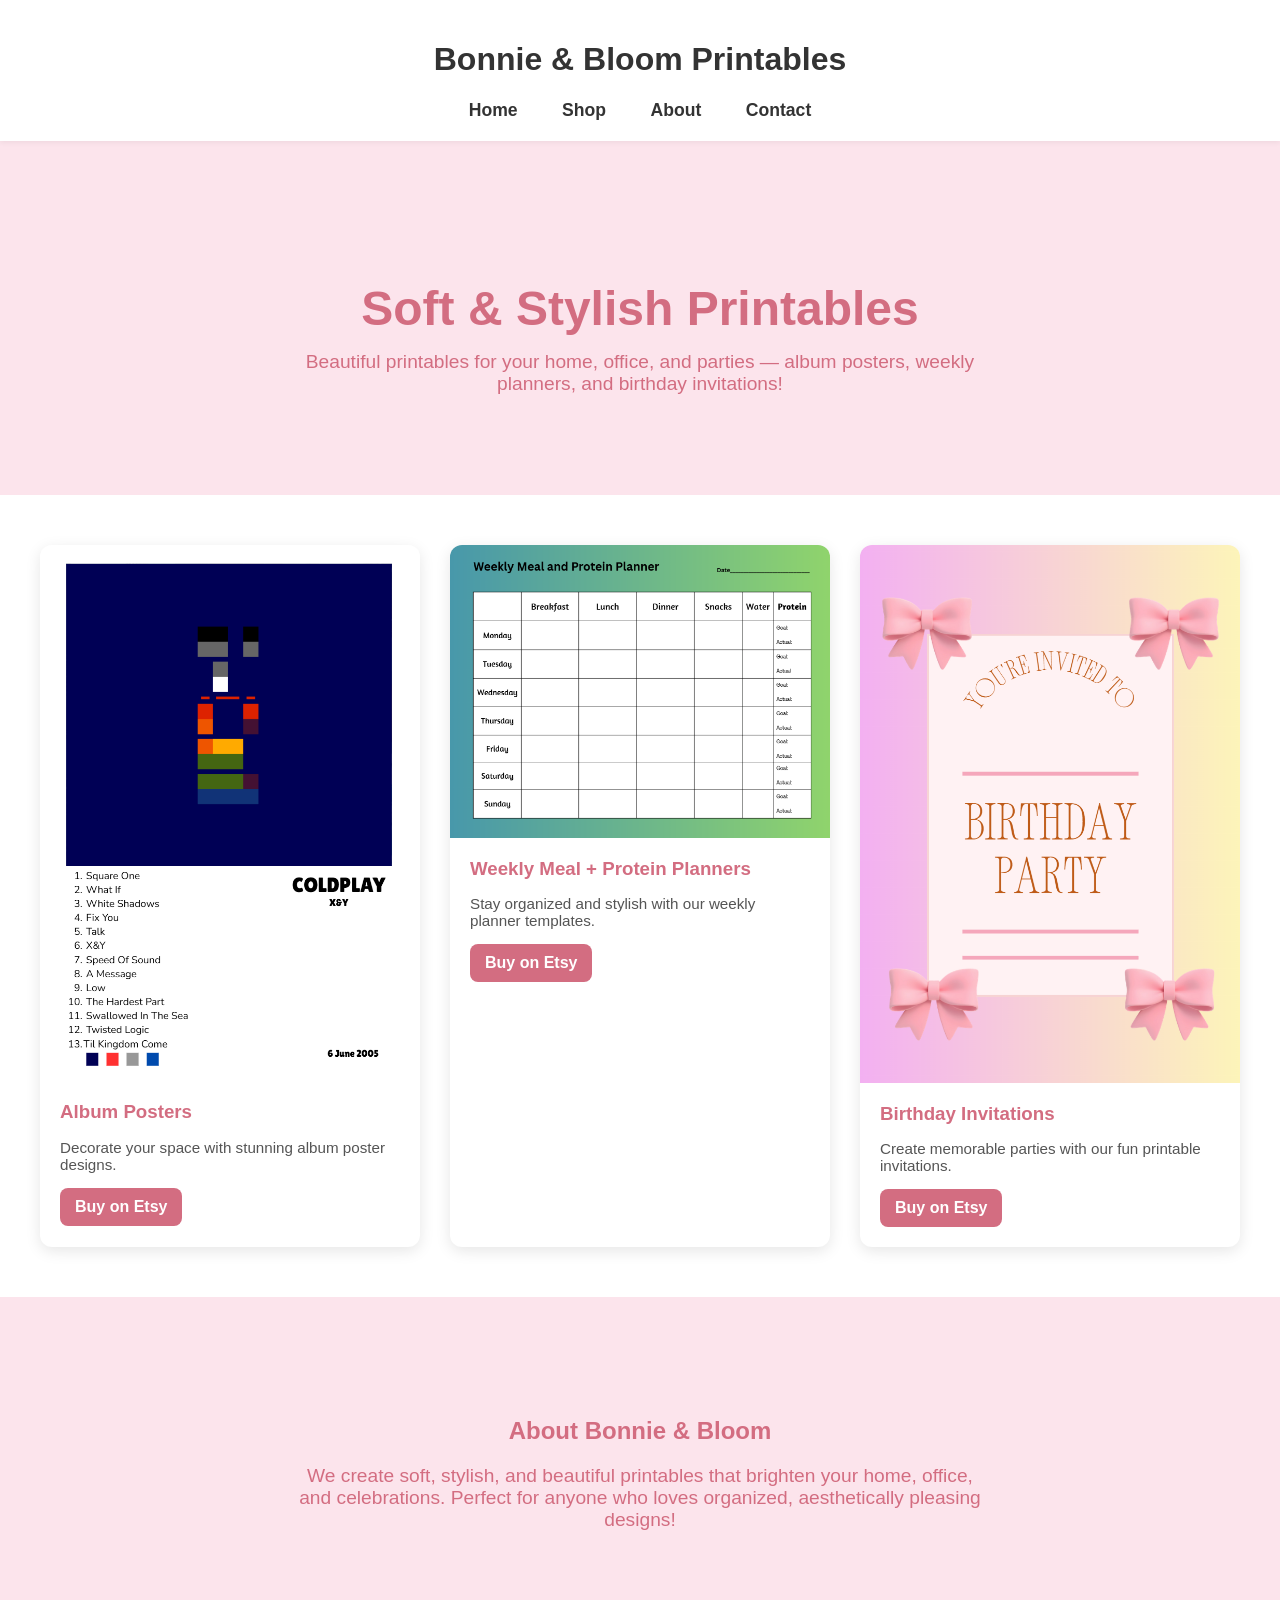
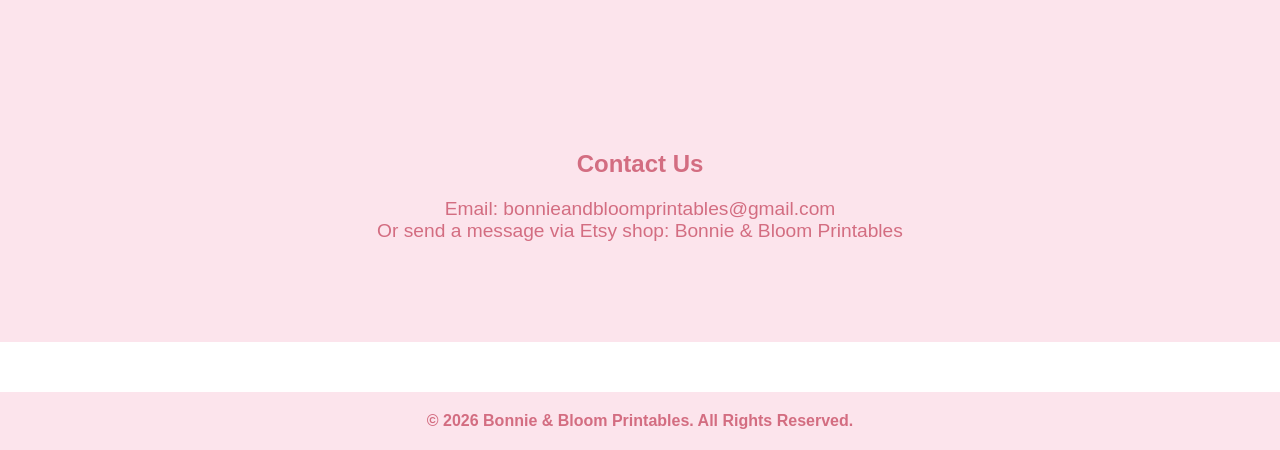
==== index.html @ 3d2add70 "update website" ====
<!DOCTYPE html>
<html lang="en">
<head>
  <meta charset="UTF-8">
  <meta name="viewport" content="width=device-width, initial-scale=1.0">
  <title>Bonnie & Bloom Printables</title>
  <style>
    /* General */
    body {
      font-family: 'Segoe UI', Tahoma, Geneva, Verdana, sans-serif;
      margin: 0;
      padding: 0;
      background-color: #fff;
      color: #333;
    }
    a { text-decoration: none; color: inherit; transition: color 0.3s; }

    /* Header */
    header {
      position: sticky;
      top: 0;
      background-color: #fff;
      box-shadow: 0 2px 5px rgba(0,0,0,0.05);
      padding: 20px 0;
      z-index: 100;
      text-align: center;
    }
    nav a {
      margin: 0 20px;
      font-weight: bold;
      font-size: 1.1em;
    }
    nav a:hover { color: #d36d81; }

    /* Hero */
    .hero {
      background-color: #fce4ec;
      background-image: url('images/hero-bg.jpg'); /* optional soft pink or pattern */
      background-size: cover;
      background-position: center;
      text-align: center;
      padding: 100px 20px;
      color: #d36d81;
    }
    .hero h1 { font-size: 3em; margin-bottom: 15px; }
    .hero p { font-size: 1.2em; max-width: 700px; margin: 0 auto; }

    /* Products Grid */
    .products {
      display: grid;
      grid-template-columns: repeat(auto-fit, minmax(250px, 1fr));
      gap: 30px;
      padding: 50px 20px;
      max-width: 1200px;
      margin: 0 auto;
    }
    .product {
      background-color: #fff;
      border-radius: 12px;
      box-shadow: 0 4px 15px rgba(0,0,0,0.1);
      overflow: hidden;
      transition: transform 0.3s, box-shadow 0.3s;
      display: flex;
      flex-direction: column;
      justify-content: space-between;
    }
    .product img { width: 100%; display: block; }
    .product-content { padding: 20px; flex: 1; }
    .product h3 { margin-top: 0; margin-bottom: 10px; color: #d36d81; }
    .product p { margin-bottom: 15px; color: #555; font-size: 0.95em; }
    .product a {
      display: inline-block;
      padding: 10px 15px;
      background-color: #d36d81;
      color: #fff;
      border-radius: 8px;
      font-weight: bold;
      text-align: center;
    }
    .product a:hover { background-color: #c0556d; }
    .product:hover { transform: translateY(-5px); box-shadow: 0 8px 20px rgba(0,0,0,0.2); }

    /* Footer */
    footer {
      background-color: #fce4ec;
      color: #d36d81;
      text-align: center;
      padding: 20px 0;
      margin-top: 50px;
      font-weight: bold;
    }

    /* Responsive */
    @media (max-width: 500px) {
      .hero h1 { font-size: 2em; }
      nav a { margin: 0 10px; font-size: 1em; }
    }
  </style>
</head>
<body>

  <header>
    <h1>Bonnie & Bloom Printables</h1>
    <nav>
      <a href="#home">Home</a>
      <a href="#products">Shop</a>
      <a href="#about">About</a>
      <a href="#contact">Contact</a>
    </nav>
  </header>

  <section class="hero" id="home">
    <h1>Soft & Stylish Printables</h1>
    <p>Beautiful printables for your home, office, and parties — album posters, weekly planners, and birthday invitations!</p>
  </section>

  <section class="products" id="products">
    <div class="product">
      <img src="albumposter.png" alt="Album Posters">
      <div class="product-content">
        <h3>Album Posters</h3>
        <p>Decorate your space with stunning album poster designs.</p>
        <a href="https://www.etsy.com/shop/YourEtsyShop" target="_blank">Buy on Etsy</a>
      </div>
    </div>
    <div class="product">
      <img src="weeklymealplanner.png" alt="Weekly Meal + Protein Planners">
      <div class="product-content">
        <h3>Weekly Meal + Protein Planners</h3>
        <p>Stay organized and stylish with our weekly planner templates.</p>
        <a href="https://www.etsy.com/shop/YourEtsyShop" target="_blank">Buy on Etsy</a>
      </div>
    </div>
    <div class="product">
      <img src="birthdaypartyinv.png" alt="Birthday Invitations">
      <div class="product-content">
        <h3>Birthday Invitations</h3>
        <p>Create memorable parties with our fun printable invitations.</p>
        <a href="https://www.etsy.com/shop/YourEtsyShop" target="_blank">Buy on Etsy</a>
      </div>
    </div>
  </section>

  <section class="hero" id="about">
    <h2>About Bonnie & Bloom</h2>
    <p>We create soft, stylish, and beautiful printables that brighten your home, office, and celebrations. Perfect for anyone who loves organized, aesthetically pleasing designs!</p>
  </section>

  <section class="hero" id="contact">
    <h2>Contact Us</h2>
    <p>Email: bonnieandbloomprintables@gmail.com</p>
    <p>Or send a message via Etsy shop: <a href="https://www.etsy.com/shop/YourEtsyShop" target="_blank">Bonnie & Bloom Printables</a></p>
  </section>

  <footer>
    &copy; 2026 Bonnie & Bloom Printables. All Rights Reserved.
  </footer>

</body>
</html>
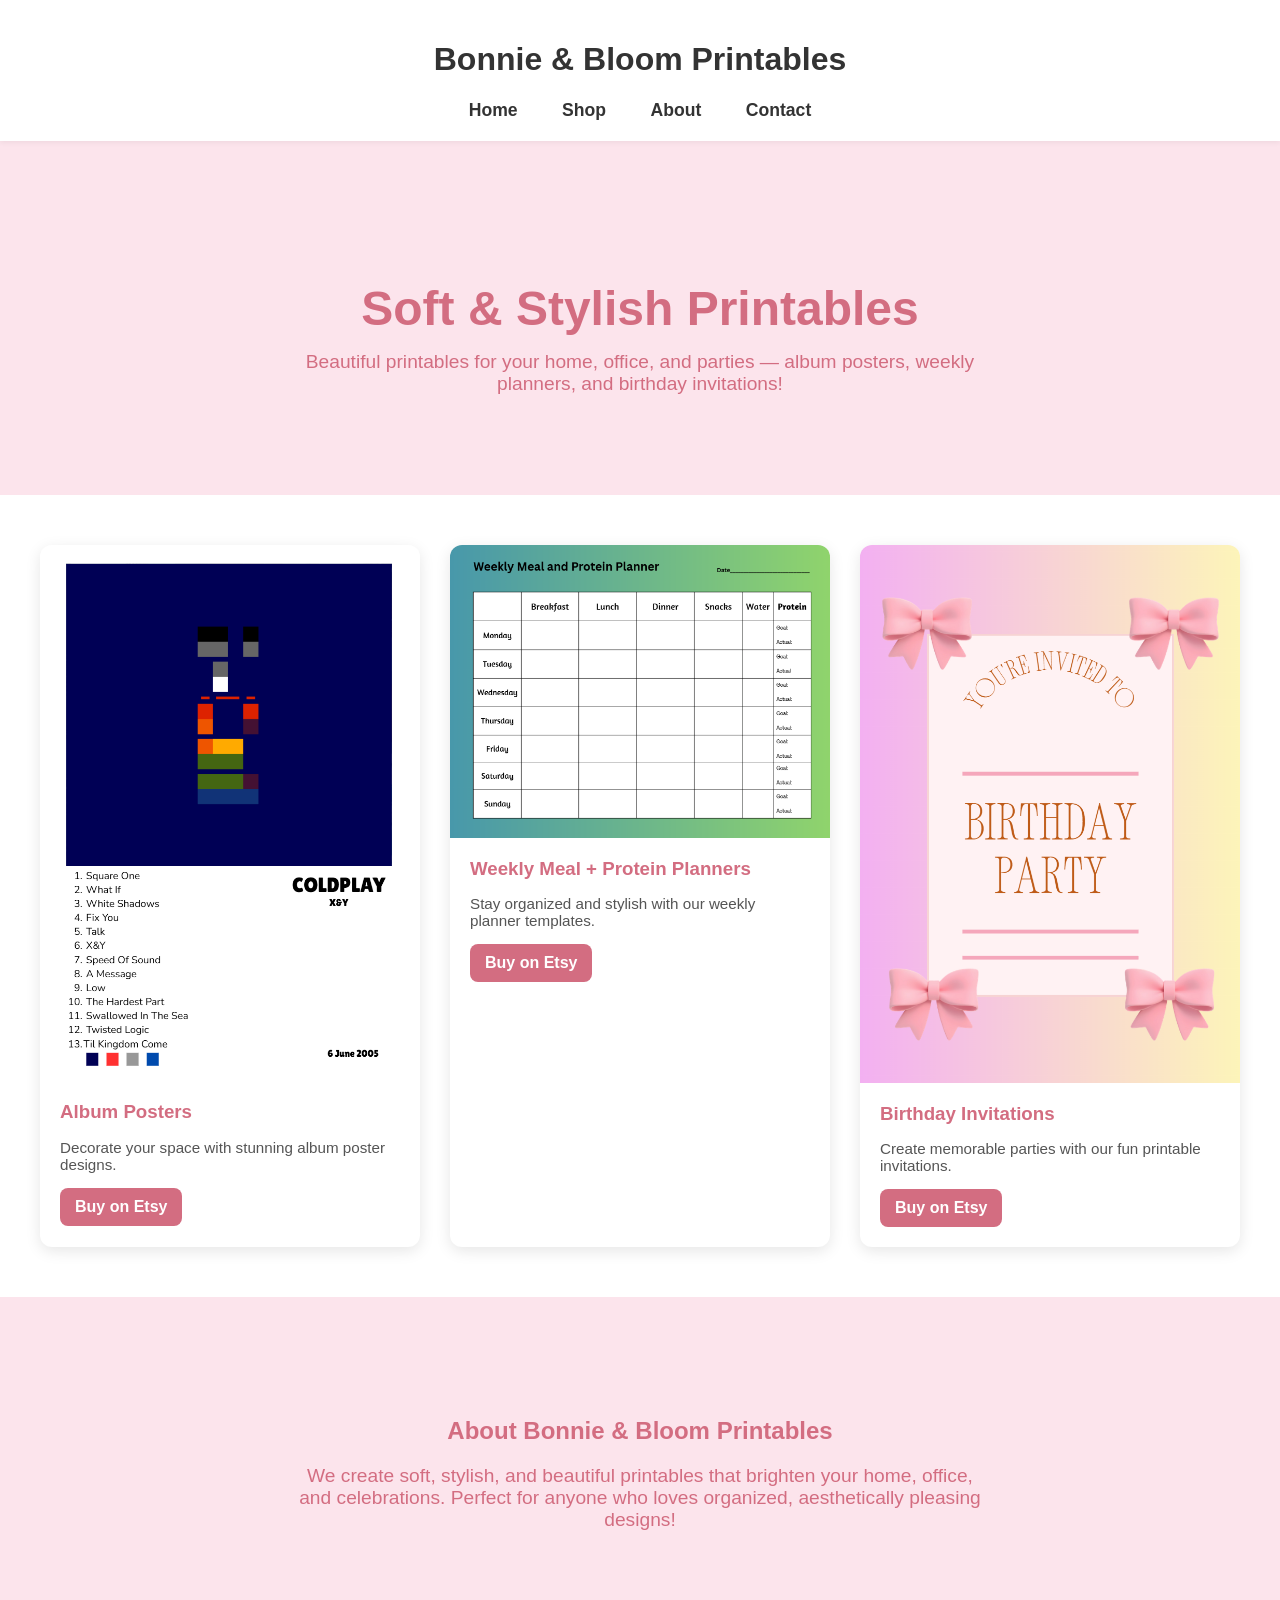
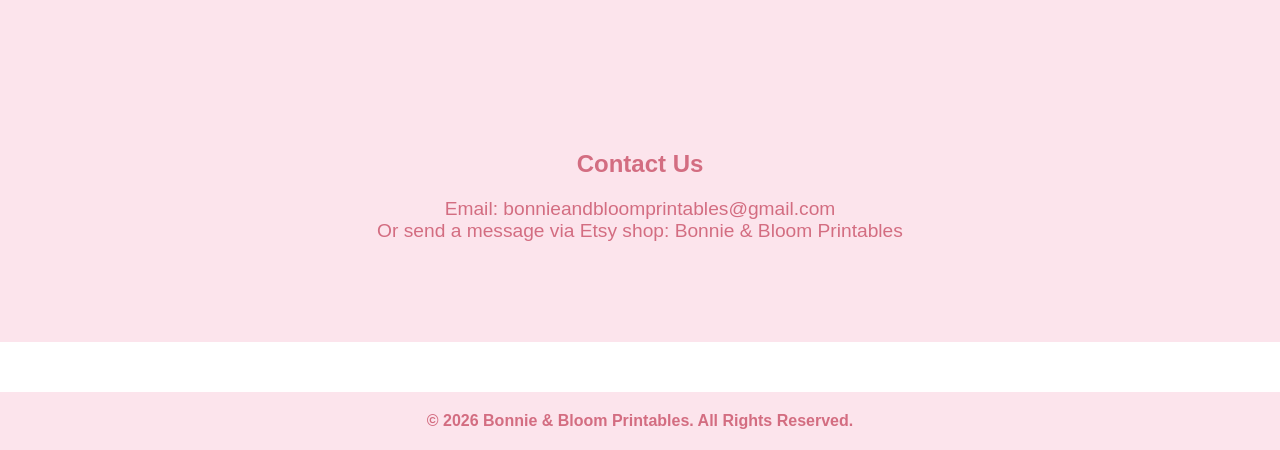
==== commit c8a7010e: "update website" ====
--- a/index.html
+++ b/index.html
@@ -124,7 +124,7 @@
       </div>
     </div>
     <div class="product">
-      <img src="weeklymealplanner.png" alt="Weekly Meal + Protein Planners">
+      <img src="weeklymealplanner.png" alt="Weekly Planners">
       <div class="product-content">
         <h3>Weekly Meal + Protein Planners</h3>
         <p>Stay organized and stylish with our weekly planner templates.</p>
@@ -142,7 +142,7 @@
   </section>
 
   <section class="hero" id="about">
-    <h2>About Bonnie & Bloom</h2>
+    <h2>About Bonnie & Bloom Printables</h2>
     <p>We create soft, stylish, and beautiful printables that brighten your home, office, and celebrations. Perfect for anyone who loves organized, aesthetically pleasing designs!</p>
   </section>
 
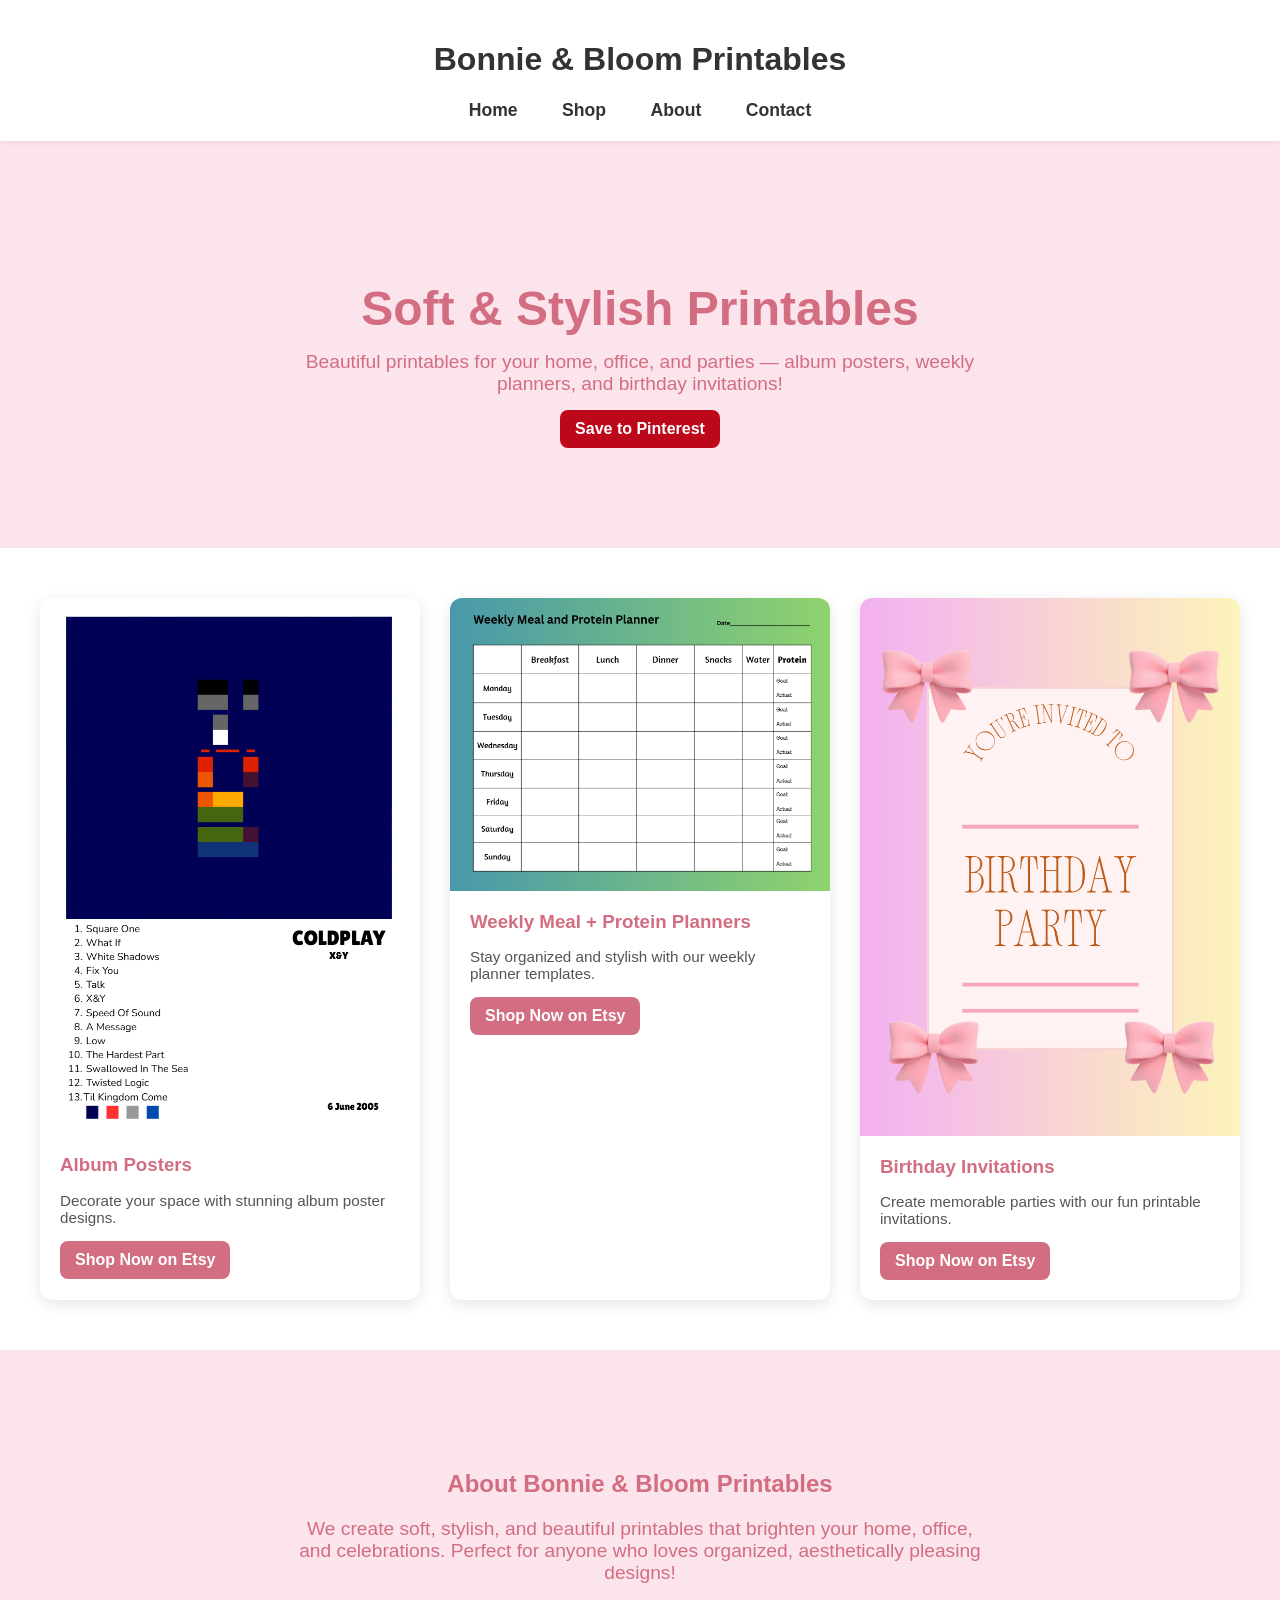
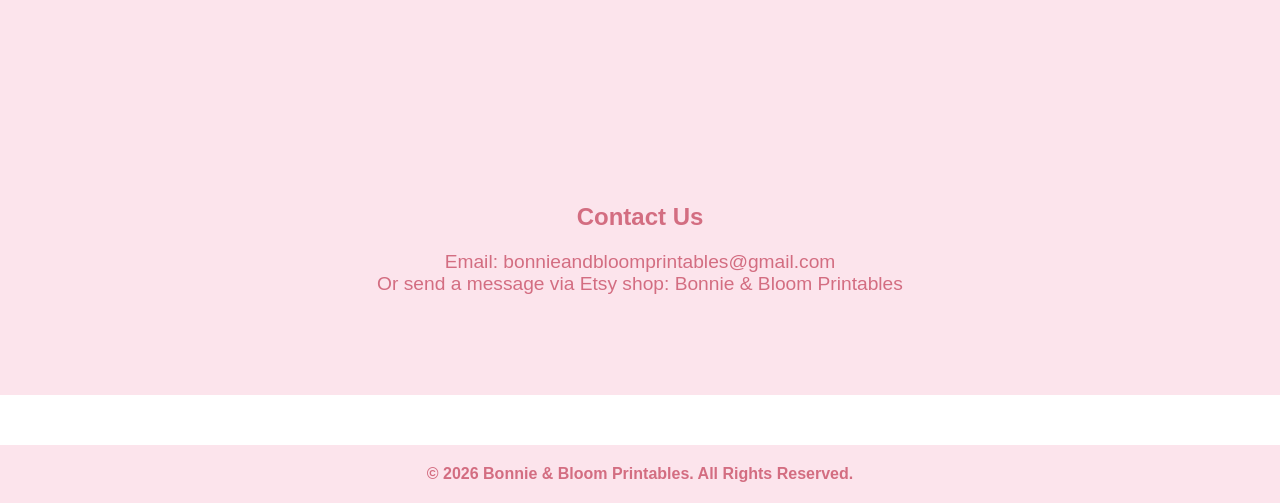
==== commit 0903ec37: "everything else SEO" ====
--- a/index.html
+++ b/index.html
@@ -4,157 +4,112 @@
   <meta charset="UTF-8">
   <meta name="viewport" content="width=device-width, initial-scale=1.0">
   <title>Bonnie & Bloom Printables</title>
+
+  <!-- SEO Meta Tags -->
+  <meta name="description" content="Soft & stylish printables for home, office, and parties — album posters, weekly planners, birthday invitations.">
+  <meta name="keywords" content="printables, album posters, weekly planner, birthday invitations, printable wall art, printable templates">
+  <meta property="og:title" content="Bonnie & Bloom Printables">
+  <meta property="og:description" content="Soft & stylish printables for home, office, and parties.">
+  <meta property="og:type" content="website">
+  <meta property="og:url" content="https://bonnieandbloomprintables.com/">
+  <meta property="og:image" content="images/hero-bg.jpg">
+
+ <!-- Google tag (gtag.js) -->
+<script async src="https://www.googletagmanager.com/gtag/js?id=G-SL5S3QJK2K"></script>
+<script>
+  window.dataLayer = window.dataLayer || [];
+  function gtag(){dataLayer.push(arguments);}
+  gtag('js', new Date());
+  gtag('config', 'G-SL5S3QJK2K');
+</script>
+
   <style>
-    /* General */
-    body {
-      font-family: 'Segoe UI', Tahoma, Geneva, Verdana, sans-serif;
-      margin: 0;
-      padding: 0;
-      background-color: #fff;
-      color: #333;
-    }
+    html { scroll-padding-top: 120px; }
+    body { font-family: 'Segoe UI', Tahoma, Geneva, Verdana, sans-serif; margin: 0; padding: 0; background-color: #fff; color: #333; }
     a { text-decoration: none; color: inherit; transition: color 0.3s; }
-
-    /* Header */
-    header {
-      position: sticky;
-      top: 0;
-      background-color: #fff;
-      box-shadow: 0 2px 5px rgba(0,0,0,0.05);
-      padding: 20px 0;
-      z-index: 100;
-      text-align: center;
-    }
-    nav a {
-      margin: 0 20px;
-      font-weight: bold;
-      font-size: 1.1em;
-    }
+    header { position: sticky; top: 0; background-color: #fff; box-shadow: 0 2px 5px rgba(0,0,0,0.05); padding: 20px 0; z-index: 100; text-align: center; }
+    nav a { margin: 0 20px; font-weight: bold; font-size: 1.1em; }
     nav a:hover { color: #d36d81; }
-
-    /* Hero */
-    .hero {
-      background-color: #fce4ec;
-      background-image: url('images/hero-bg.jpg'); /* optional soft pink or pattern */
-      background-size: cover;
-      background-position: center;
-      text-align: center;
-      padding: 100px 20px;
-      color: #d36d81;
-    }
+    .hero { background-color: #fce4ec; background-image: url('images/hero-bg.jpg'); background-size: cover; background-position: center; text-align: center; padding: 100px 20px; color: #d36d81; }
     .hero h1 { font-size: 3em; margin-bottom: 15px; }
     .hero p { font-size: 1.2em; max-width: 700px; margin: 0 auto; }
-
-    /* Products Grid */
-    .products {
-      display: grid;
-      grid-template-columns: repeat(auto-fit, minmax(250px, 1fr));
-      gap: 30px;
-      padding: 50px 20px;
-      max-width: 1200px;
-      margin: 0 auto;
-    }
-    .product {
-      background-color: #fff;
-      border-radius: 12px;
-      box-shadow: 0 4px 15px rgba(0,0,0,0.1);
-      overflow: hidden;
-      transition: transform 0.3s, box-shadow 0.3s;
-      display: flex;
-      flex-direction: column;
-      justify-content: space-between;
-    }
+    .hero .pinterest-btn { display: inline-block; margin-top: 15px; padding: 10px 15px; background-color: #bd081c; color: #fff; border-radius: 8px; font-weight: bold; }
+    .products { display: grid; grid-template-columns: repeat(auto-fit, minmax(250px, 1fr)); gap: 30px; padding: 50px 20px; max-width: 1200px; margin: 0 auto; }
+    .product { background-color: #fff; border-radius: 12px; box-shadow: 0 4px 15px rgba(0,0,0,0.1); overflow: hidden; transition: transform 0.3s, box-shadow 0.3s; display: flex; flex-direction: column; justify-content: space-between; }
     .product img { width: 100%; display: block; }
     .product-content { padding: 20px; flex: 1; }
     .product h3 { margin-top: 0; margin-bottom: 10px; color: #d36d81; }
     .product p { margin-bottom: 15px; color: #555; font-size: 0.95em; }
-    .product a {
-      display: inline-block;
-      padding: 10px 15px;
-      background-color: #d36d81;
-      color: #fff;
-      border-radius: 8px;
-      font-weight: bold;
-      text-align: center;
-    }
+    .product a { display: inline-block; padding: 10px 15px; background-color: #d36d81; color: #fff; border-radius: 8px; font-weight: bold; text-align: center; }
     .product a:hover { background-color: #c0556d; }
     .product:hover { transform: translateY(-5px); box-shadow: 0 8px 20px rgba(0,0,0,0.2); }
-
-    /* Footer */
-    footer {
-      background-color: #fce4ec;
-      color: #d36d81;
-      text-align: center;
-      padding: 20px 0;
-      margin-top: 50px;
-      font-weight: bold;
-    }
-
-    /* Responsive */
-    @media (max-width: 500px) {
-      .hero h1 { font-size: 2em; }
-      nav a { margin: 0 10px; font-size: 1em; }
-    }
+    footer { background-color: #fce4ec; color: #d36d81; text-align: center; padding: 20px 0; margin-top: 50px; font-weight: bold; }
+    @media (max-width: 500px) { .hero h1 { font-size: 2em; } nav a { margin: 0 10px; font-size: 1em; } }
   </style>
 </head>
 <body>
 
-  <header>
-    <h1>Bonnie & Bloom Printables</h1>
-    <nav>
-      <a href="#home">Home</a>
-      <a href="#products">Shop</a>
-      <a href="#about">About</a>
-      <a href="#contact">Contact</a>
-    </nav>
-  </header>
+<header>
+  <h1>Bonnie & Bloom Printables</h1>
+  <nav>
+    <a href="#home">Home</a>
+    <a href="#products">Shop</a>
+    <a href="#about">About</a>
+    <a href="#contact">Contact</a>
+  </nav>
+</header>
 
-  <section class="hero" id="home">
-    <h1>Soft & Stylish Printables</h1>
-    <p>Beautiful printables for your home, office, and parties — album posters, weekly planners, and birthday invitations!</p>
-  </section>
+<section class="hero" id="home">
+  <h1>Soft & Stylish Printables</h1>
+  <p>Beautiful printables for your home, office, and parties — album posters, weekly planners, and birthday invitations!</p>
+  <a class="pinterest-btn" href="https://www.pinterest.com/pin/create/button/?url=https://bonnieandbloomprintables.com/&media=https://bonnieandbloomprintables.com/images/hero-bg.jpg&description=Soft%20%26%20Stylish%20Printables" target="_blank">Save to Pinterest</a>
+</section>
 
-  <section class="products" id="products">
-    <div class="product">
-      <img src="albumposter.png" alt="Album Posters">
-      <div class="product-content">
-        <h3>Album Posters</h3>
-        <p>Decorate your space with stunning album poster designs.</p>
-        <a href="https://www.etsy.com/shop/YourEtsyShop" target="_blank">Buy on Etsy</a>
-      </div>
+<section class="products" id="products">
+
+  <div class="product">
+    <img src="albumposter.png" alt="Album Posters">
+    <div class="product-content">
+      <h3>Album Posters</h3>
+      <p>Decorate your space with stunning album poster designs.</p>
+      <a href="https://bonnieandbloomprints.etsy.com" target="_blank" onclick="gtag('event','etsy_click');">Shop Now on Etsy</a>
     </div>
-    <div class="product">
-      <img src="weeklymealplanner.png" alt="Weekly Planners">
-      <div class="product-content">
-        <h3>Weekly Meal + Protein Planners</h3>
-        <p>Stay organized and stylish with our weekly planner templates.</p>
-        <a href="https://www.etsy.com/shop/YourEtsyShop" target="_blank">Buy on Etsy</a>
-      </div>
+  </div>
+
+  <div class="product">
+    <img src="weeklymealplanner.png" alt="Weekly Planners">
+    <div class="product-content">
+      <h3>Weekly Meal + Protein Planners</h3>
+      <p>Stay organized and stylish with our weekly planner templates.</p>
+      <a href="https://bonnieandbloomprints.etsy.com" target="_blank" onclick="gtag('event','etsy_click');">Shop Now on Etsy</a>
     </div>
-    <div class="product">
-      <img src="birthdaypartyinv.png" alt="Birthday Invitations">
-      <div class="product-content">
-        <h3>Birthday Invitations</h3>
-        <p>Create memorable parties with our fun printable invitations.</p>
-        <a href="https://www.etsy.com/shop/YourEtsyShop" target="_blank">Buy on Etsy</a>
-      </div>
+  </div>
+
+  <div class="product">
+    <img src="birthdaypartyinv.png" alt="Birthday Invitations">
+    <div class="product-content">
+      <h3>Birthday Invitations</h3>
+      <p>Create memorable parties with our fun printable invitations.</p>
+      <a href="https://bonnieandbloomprints.etsy.com" target="_blank" onclick="gtag('event','etsy_click');">Shop Now on Etsy</a>
     </div>
-  </section>
+  </div>
 
-  <section class="hero" id="about">
-    <h2>About Bonnie & Bloom Printables</h2>
-    <p>We create soft, stylish, and beautiful printables that brighten your home, office, and celebrations. Perfect for anyone who loves organized, aesthetically pleasing designs!</p>
-  </section>
+</section>
 
-  <section class="hero" id="contact">
-    <h2>Contact Us</h2>
-    <p>Email: bonnieandbloomprintables@gmail.com</p>
-    <p>Or send a message via Etsy shop: <a href="https://www.etsy.com/shop/YourEtsyShop" target="_blank">Bonnie & Bloom Printables</a></p>
-  </section>
+<section class="hero" id="about">
+  <h2>About Bonnie & Bloom Printables</h2>
+  <p>We create soft, stylish, and beautiful printables that brighten your home, office, and celebrations. Perfect for anyone who loves organized, aesthetically pleasing designs!</p>
+</section>
 
-  <footer>
-    &copy; 2026 Bonnie & Bloom Printables. All Rights Reserved.
-  </footer>
+<section class="hero" id="contact">
+  <h2>Contact Us</h2>
+  <p>Email: bonnieandbloomprintables@gmail.com</p>
+  <p>Or send a message via Etsy shop: <a href="https://bonnieandbloomprints.etsy.com" target="_blank">Bonnie & Bloom Printables</a></p>
+</section>
+
+<footer>
+  &copy; 2026 Bonnie & Bloom Printables. All Rights Reserved.
+</footer>
 
 </body>
 </html>
